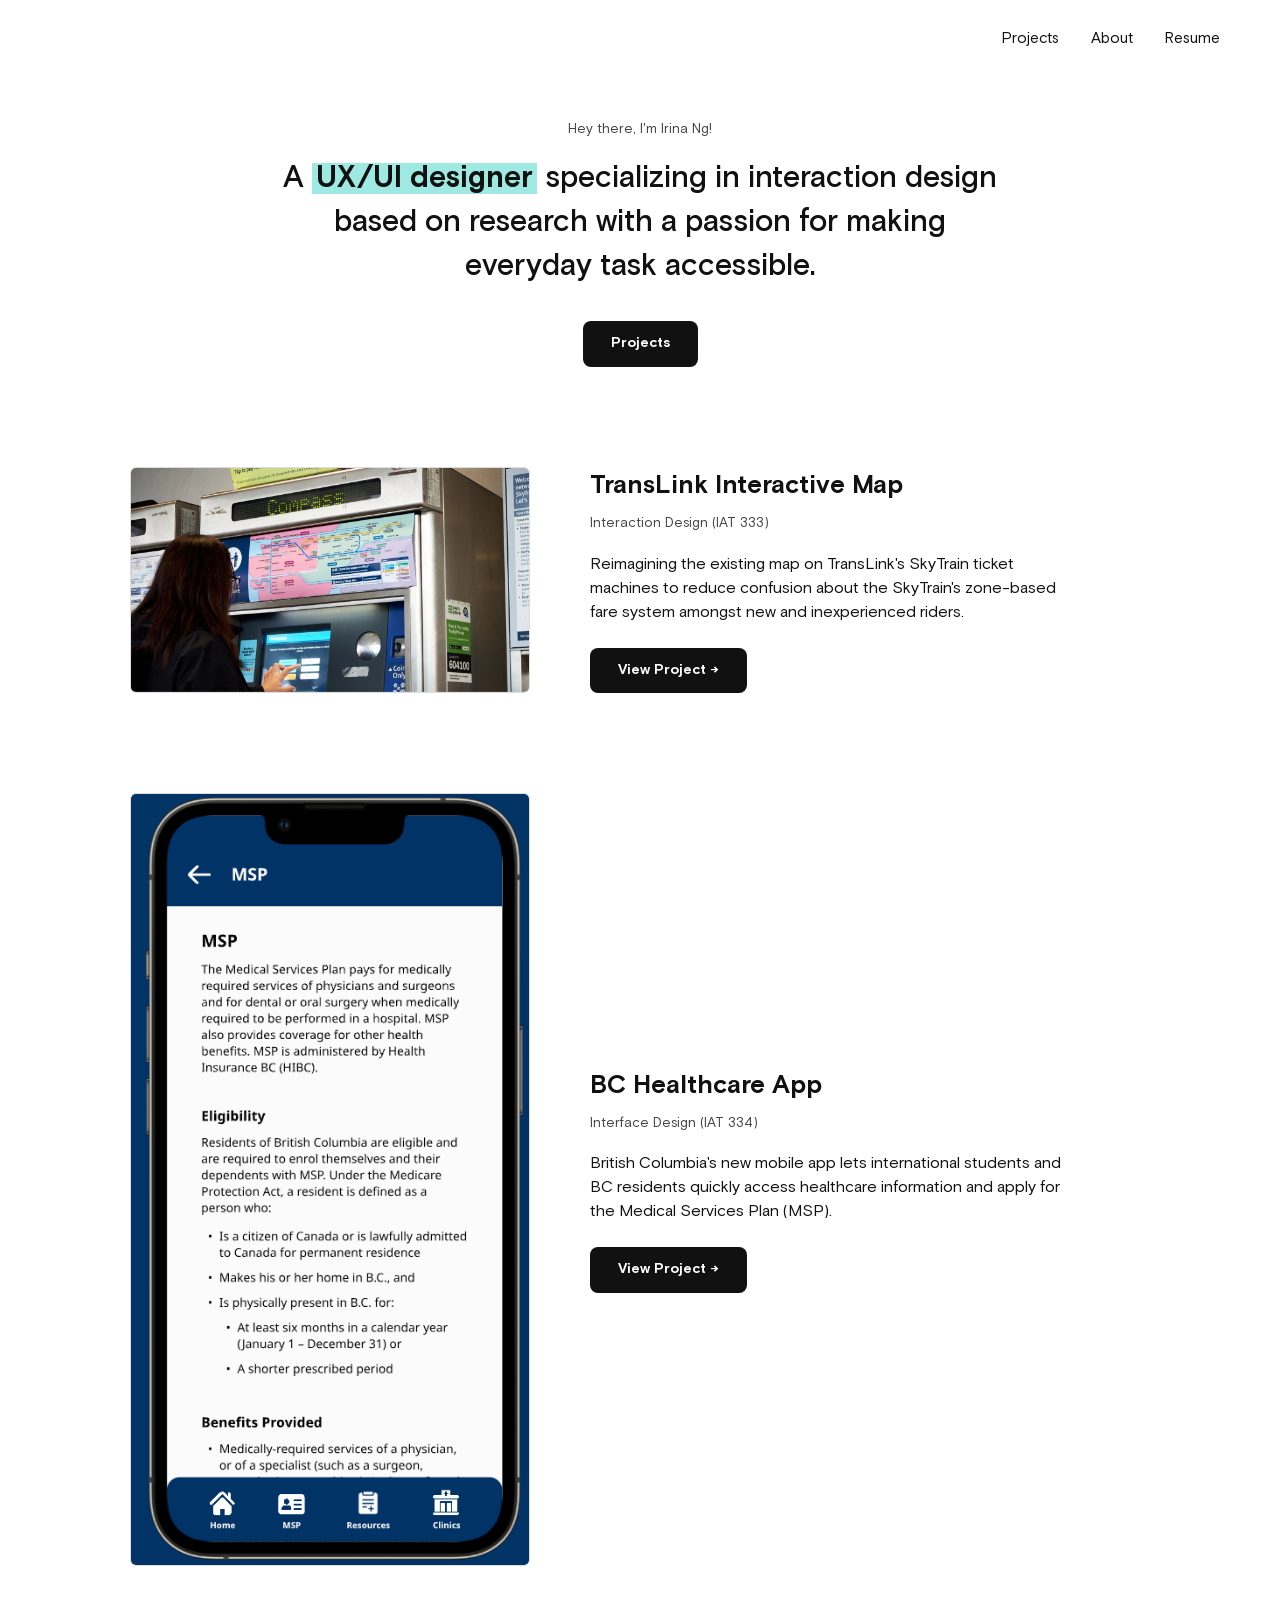
==== index.html @ a87e8c45 "fonts" ====
<!DOCTYPE html>
<html lang="en">
<head>
<meta charset="UTF-8">
<meta name="viewport" content="width=device-width, initial-scale=1.0">
<title>Irina Ng — Portfolio</title>
<link rel="preconnect" href="https://fonts.googleapis.com">
<link rel="preconnect" href="https://fonts.gstatic.com" crossorigin>
<link href="https://fonts.googleapis.com/css2?family=Quicksand:wght@500;600;700&family=Inter:wght@400;500;600&display=swap" rel="stylesheet">
<link rel="stylesheet" href="css/style.css">
</head>
<body>

<header class="site-header">
  <nav class="main-nav">
    <a href="#projects">Projects</a>
    <a href="#about">About</a>
    <a href="#resume">Resume</a>
  </nav>
</header>

<main>
  <section class="hero">
    <p class="hero-greeting">Hey there, I'm Irina Ng!</p>
    <h1 class="hero-title">
      A <span class="highlight">UX/UI designer</span> specializing
      in interaction design based on research with a
      passion for making everyday task accessible.
    </h1>
    <a href="#projects" class="btn">Projects</a>
  </section>

  <section id="projects" class="projects">
    <article class="project">
      <div class="project-image landscape">
        <img src="assets/images/translink-map.png" alt="TransLink Compass ticket machine with interactive map">
      </div>
      <div class="project-info">
        <h2>TransLink Interactive Map</h2>
        <p class="project-tag">Interaction Design (IAT 333)</p>
        <p class="project-desc">
          Reimagining the existing map on TransLink's SkyTrain ticket
          machines to reduce confusion about the SkyTrain's zone-based
          fare system amongst new and inexperienced riders.
        </p>
        <a href="#" class="btn">View Project →</a>
      </div>
    </article>

    <article class="project">
      <div class="project-image portrait">
        <img src="assets/images/bc-healthcare-app.png" alt="BC Healthcare App MSP screen on a phone mockup">
      </div>
      <div class="project-info">
        <h2>BC Healthcare App</h2>
        <p class="project-tag">Interface Design (IAT 334)</p>
        <p class="project-desc">
          British Columbia's new mobile app lets international students
          and BC residents quickly access healthcare information and
          apply for the Medical Services Plan (MSP).
        </p>
        <a href="#" class="btn">View Project →</a>
      </div>
    </article>
  </section>
</main>

</body>
</html>
---- css/style.css ----
@font-face {
  font-family: 'Basis Grotesque Arabic Pro';
  src: url('../assets/fonts/BasisGrotesqueArabicPro-Regular.ttf') format('truetype');
  font-weight: 400;
  font-style: normal;
}

@font-face {
  font-family: 'Basis Grotesque Arabic Pro';
  src: url('../assets/fonts/BasisGrotesqueArabicPro-Medium.ttf') format('truetype');
  font-weight: 500;
  font-style: normal;
}

@font-face {
  font-family: 'Basis Grotesque Arabic Pro';
  src: url('../assets/fonts/BasisGrotesqueArabicPro-Bold.ttf') format('truetype');
  font-weight: 700;
  font-style: normal;
}

:root {
  --highlight: #9fe9e3;
  --black: #111111;
  --text-muted: #444444;
  --max-width: 1140px;
  --font-main: 'Basis Grotesque Arabic Pro', 'Inter', sans-serif;
}

* {
  margin: 0;
  padding: 0;
  box-sizing: border-box;
}

body {
  font-family: var(--font-main);
  color: var(--black);
  line-height: 1.5;
}

a {
  text-decoration: none;
  color: inherit;
}

/* Header */
.site-header {
  display: flex;
  justify-content: flex-end;
  padding: 28px 60px;
}

.main-nav {
  display: flex;
  gap: 32px;
  font-size: 0.95rem;
}

.main-nav a {
  transition: opacity 0.2s ease;
}

.main-nav a:hover {
  opacity: 0.6;
}

/* Hero */
.hero {
  max-width: 760px;
  margin: 40px auto 100px;
  text-align: center;
  padding: 0 20px;
}

.hero-greeting {
  font-size: 0.85rem;
  color: var(--text-muted);
  margin-bottom: 18px;
}

.hero-title {
  font-family: var(--font-main);
  font-weight: 500;
  font-size: 1.9rem;
  line-height: 1.45;
  margin-bottom: 32px;
}

.highlight {
  background-color: var(--highlight);
  font-weight: 700;
  padding: 0 4px;
}

.btn {
  display: inline-block;
  background-color: var(--black);
  color: #fff;
  font-family: var(--font-main);
  font-weight: 600;
  font-size: 0.9rem;
  padding: 12px 28px;
  border-radius: 8px;
}

/* Projects */
.projects {
  max-width: var(--max-width);
  margin: 0 auto;
  padding: 0 60px 120px;
  display: flex;
  flex-direction: column;
  gap: 100px;
}

.project {
  display: grid;
  grid-template-columns: 400px 1fr;
  gap: 60px;
  align-items: center;
}

.project-image {
  border: 1px solid #ddd;
  border-radius: 6px;
  overflow: hidden;
}

.project-image img {
  display: block;
  width: 100%;
  height: auto;
}

.project-image.portrait {
  max-width: 400px;
}

.project-info h2 {
  font-family: var(--font-main);
  font-weight: 700;
  font-size: 1.6rem;
  margin-bottom: 8px;
}

.project-tag {
  font-size: 0.85rem;
  color: var(--text-muted);
  margin-bottom: 18px;
}

.project-desc {
  font-size: 1rem;
  color: var(--black);
  max-width: 480px;
  margin-bottom: 24px;
}

/* Responsive */
@media (max-width: 800px) {
  .site-header {
    padding: 20px 24px;
    justify-content: center;
  }

  .hero-title {
    font-size: 1.6rem;
  }

  .project {
    grid-template-columns: 1fr;
    gap: 24px;
    text-align: center;
  }

  .project-image,
  .project-image.portrait {
    max-width: 320px;
    margin: 0 auto;
  }

  .project-desc {
    margin: 0 auto 24px;
  }
}
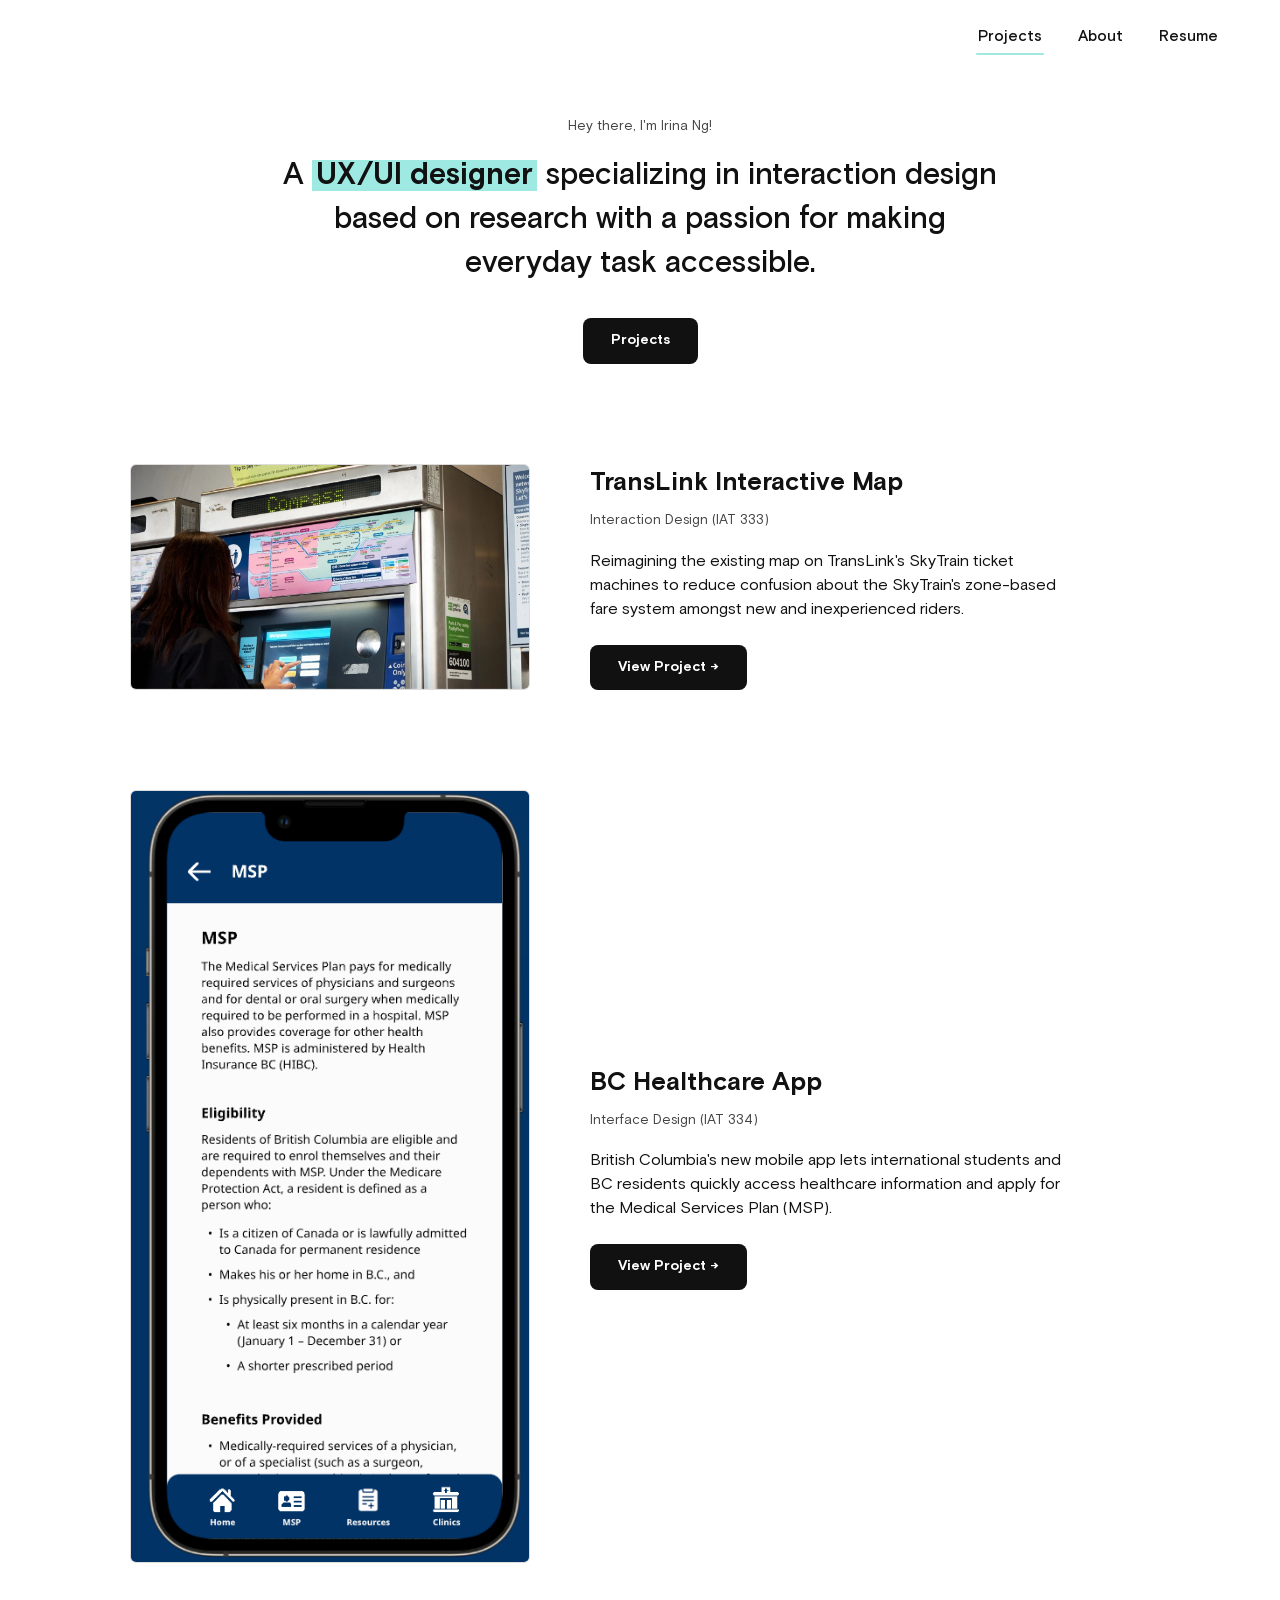
==== commit c2bf8005: "claude input" ====
--- a/index.html
+++ b/index.html
@@ -11,15 +11,17 @@
 </head>
 <body>
 
+<a class="skip-link" href="#main-content">Skip to content</a>
+
 <header class="site-header">
-  <nav class="main-nav">
-    <a href="#projects">Projects</a>
-    <a href="#about">About</a>
+  <nav class="main-nav" aria-label="Primary">
+    <a href="#projects" aria-current="page">Projects</a>
+    <a href="about.html">About</a>
     <a href="#resume">Resume</a>
   </nav>
 </header>
 
-<main>
+<main id="main-content">
   <section class="hero">
     <p class="hero-greeting">Hey there, I'm Irina Ng!</p>
     <h1 class="hero-title">
@@ -43,7 +45,7 @@
           machines to reduce confusion about the SkyTrain's zone-based
           fare system amongst new and inexperienced riders.
         </p>
-        <a href="#" class="btn">View Project →</a>
+        <a href="translink-interactive-map.html" class="btn">View Project →</a>
       </div>
     </article>
 
@@ -65,5 +67,12 @@
   </section>
 </main>
 
+<script>
+  const header = document.querySelector('.site-header');
+  const onScroll = () => header.classList.toggle('is-scrolled', window.scrollY > 8);
+  document.addEventListener('scroll', onScroll, { passive: true });
+  onScroll();
+</script>
+
 </body>
 </html>
--- a/css/style.css
+++ b/css/style.css
@@ -44,11 +44,44 @@
   color: inherit;
 }
 
+/* Skip link */
+.skip-link {
+  position: absolute;
+  left: 16px;
+  top: -60px;
+  background: var(--black);
+  color: #fff;
+  padding: 10px 18px;
+  border-radius: 6px;
+  font-size: 0.9rem;
+  font-weight: 600;
+  z-index: 1000;
+  transition: top 0.2s ease;
+}
+
+.skip-link:focus {
+  top: 16px;
+}
+
 /* Header */
 .site-header {
+  position: sticky;
+  top: 0;
+  z-index: 100;
   display: flex;
   justify-content: flex-end;
-  padding: 28px 60px;
+  align-items: center;
+  padding: 22px 60px;
+  background: rgba(255, 255, 255, 0.75);
+  backdrop-filter: blur(10px);
+  -webkit-backdrop-filter: blur(10px);
+  border-bottom: 1px solid transparent;
+  transition: border-color 0.25s ease, box-shadow 0.25s ease;
+}
+
+.site-header.is-scrolled {
+  border-bottom-color: rgba(17, 17, 17, 0.08);
+  box-shadow: 0 4px 16px rgba(0, 0, 0, 0.04);
 }
 
 .main-nav {
@@ -58,11 +91,49 @@
 }
 
 .main-nav a {
-  transition: opacity 0.2s ease;
+  position: relative;
+  padding: 4px 2px;
+  font-weight: 500;
+  transition: color 0.2s ease;
+}
+
+.main-nav a::after {
+  content: "";
+  position: absolute;
+  left: 0;
+  bottom: -2px;
+  width: 0;
+  height: 2px;
+  background-color: var(--highlight);
+  border-radius: 2px;
+  transition: width 0.25s ease;
 }
 
 .main-nav a:hover {
-  opacity: 0.6;
+  color: var(--black);
+}
+
+.main-nav a:hover::after,
+.main-nav a:focus-visible::after,
+.main-nav a[aria-current="page"]::after {
+  width: 100%;
+}
+
+.main-nav a:focus-visible,
+.skip-link:focus-visible,
+.btn:focus-visible {
+  outline: 2px solid #111;
+  outline-offset: 3px;
+  border-radius: 4px;
+}
+
+@media (prefers-reduced-motion: reduce) {
+  .main-nav a,
+  .main-nav a::after,
+  .site-header,
+  .skip-link {
+    transition: none;
+  }
 }
 
 /* Hero */
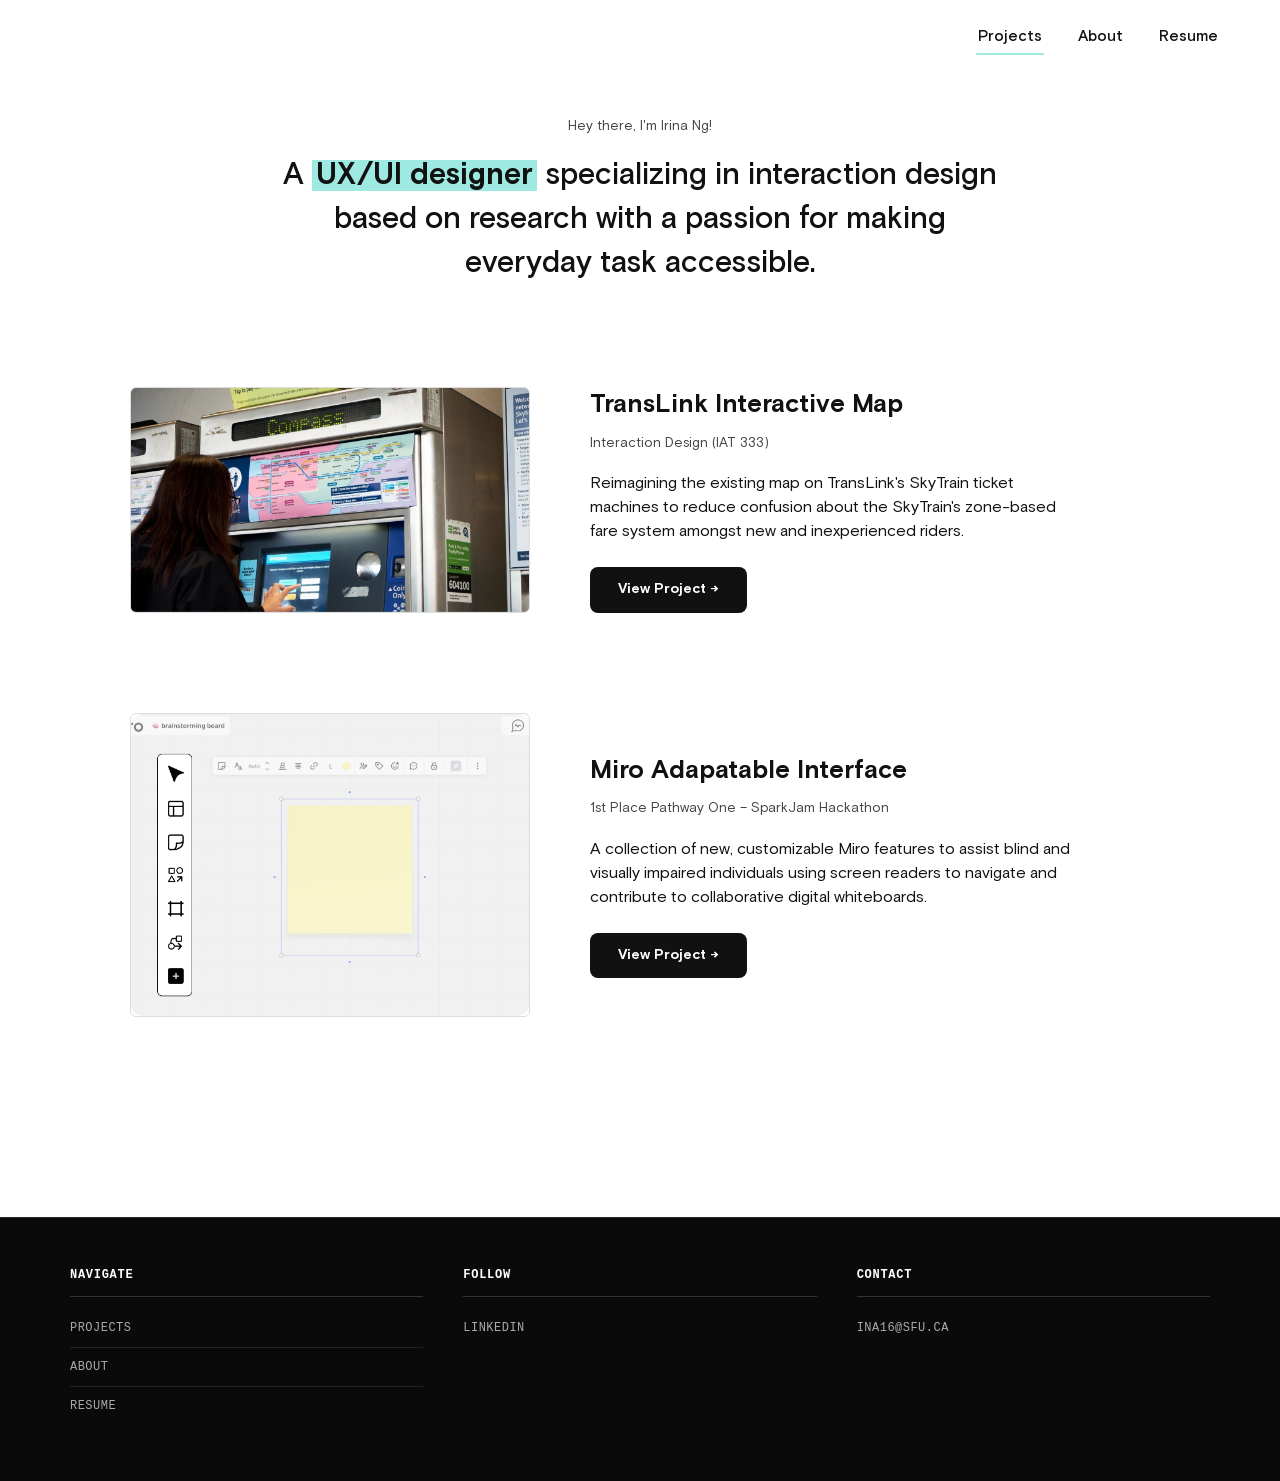
==== commit d1560bf7: "." ====
--- a/index.html
+++ b/index.html
@@ -8,6 +8,7 @@
 <link rel="preconnect" href="https://fonts.gstatic.com" crossorigin>
 <link href="https://fonts.googleapis.com/css2?family=Quicksand:wght@500;600;700&family=Inter:wght@400;500;600&display=swap" rel="stylesheet">
 <link rel="stylesheet" href="css/style.css">
+<link rel="stylesheet" href="css/footer.css">
 </head>
 <body>
 
@@ -17,7 +18,7 @@
   <nav class="main-nav" aria-label="Primary">
     <a href="#projects" aria-current="page">Projects</a>
     <a href="about.html">About</a>
-    <a href="#resume">Resume</a>
+    <a href="assets/files/Irina-Ng-Resume.pdf" target="_blank" rel="noopener">Resume</a>
   </nav>
 </header>
 
@@ -29,7 +30,6 @@
       in interaction design based on research with a
       passion for making everyday task accessible.
     </h1>
-    <a href="#projects" class="btn">Projects</a>
   </section>
 
   <section id="projects" class="projects">
@@ -51,21 +51,46 @@
 
     <article class="project">
       <div class="project-image portrait">
-        <img src="assets/images/bc-healthcare-app.png" alt="BC Healthcare App MSP screen on a phone mockup">
+        <img src="assets/images/miro-interface.png" alt="Miro whiteboard interface with a customizable sticky note toolbar">
       </div>
       <div class="project-info">
-        <h2>BC Healthcare App</h2>
-        <p class="project-tag">Interface Design (IAT 334)</p>
+        <h2>Miro Adapatable Interface</h2>
+        <p class="project-tag">1st Place Pathway One – SparkJam Hackathon</p>
         <p class="project-desc">
-          British Columbia's new mobile app lets international students
-          and BC residents quickly access healthcare information and
-          apply for the Medical Services Plan (MSP).
+          A collection of new, customizable Miro features to assist blind
+          and visually impaired individuals using screen readers to
+          navigate and contribute to collaborative digital whiteboards.
         </p>
-        <a href="#" class="btn">View Project →</a>
+        <a href="miro-adaptive-interface.html" class="btn">View Project →</a>
       </div>
     </article>
   </section>
 </main>
+
+<footer class="site-footer">
+  <div class="footer-grid">
+    <div class="footer-col">
+      <h3>Navigate</h3>
+      <ul>
+        <li><a href="#projects">Projects</a></li>
+        <li><a href="about.html">About</a></li>
+        <li><a href="assets/files/Irina-Ng-Resume.pdf" target="_blank" rel="noopener">Resume</a></li>
+      </ul>
+    </div>
+    <div class="footer-col">
+      <h3>Follow</h3>
+      <ul>
+        <li><a href="https://www.linkedin.com/in/irina-ng/" target="_blank" rel="noopener">LinkedIn</a></li>
+      </ul>
+    </div>
+    <div class="footer-col">
+      <h3>Contact</h3>
+      <ul>
+        <li><a href="mailto:ina16@sfu.ca">ina16@sfu.ca</a></li>
+      </ul>
+    </div>
+  </div>
+</footer>
 
 <script>
   const header = document.querySelector('.site-header');
--- a/css/style.css
+++ b/css/style.css
@@ -173,6 +173,25 @@
   font-size: 0.9rem;
   padding: 12px 28px;
   border-radius: 8px;
+  transition: transform 0.2s ease, box-shadow 0.2s ease, background-color 0.2s ease;
+}
+
+.btn:hover,
+.btn:focus-visible {
+  background-color: #2a2a2a;
+  transform: translateY(-2px);
+  box-shadow: 0 6px 16px rgba(0, 0, 0, 0.18);
+}
+
+.btn:active {
+  transform: translateY(0);
+  box-shadow: 0 2px 6px rgba(0, 0, 0, 0.15);
+}
+
+@media (prefers-reduced-motion: reduce) {
+  .btn {
+    transition: none;
+  }
 }
 
 /* Projects */
--- a/css/footer.css
+++ b/css/footer.css
@@ -0,0 +1,65 @@
+.site-footer {
+  background: #0a0a0a;
+  color: #fff;
+  padding: 48px 60px 56px;
+  border-top: 1px solid #2a2a2a;
+  margin-top: 80px;
+}
+
+.footer-grid {
+  display: grid;
+  grid-template-columns: repeat(3, 1fr);
+  gap: 40px;
+  max-width: var(--max-width);
+  margin: 0 auto;
+}
+
+.footer-col h3 {
+  font-family: 'Courier New', monospace;
+  font-size: 0.75rem;
+  font-weight: 700;
+  letter-spacing: 0.06em;
+  text-transform: uppercase;
+  padding-bottom: 12px;
+  border-bottom: 1px solid #333;
+  margin-bottom: 12px;
+}
+
+.footer-col ul {
+  list-style: none;
+}
+
+.footer-col li {
+  border-bottom: 1px solid #222;
+}
+
+.footer-col li:last-child {
+  border-bottom: none;
+}
+
+.footer-col a {
+  display: block;
+  font-family: 'Courier New', monospace;
+  font-size: 0.75rem;
+  letter-spacing: 0.04em;
+  text-transform: uppercase;
+  color: #aaa;
+  padding: 10px 0;
+  transition: color 0.2s ease;
+}
+
+.footer-col a:hover,
+.footer-col a:focus-visible {
+  color: #fff;
+}
+
+@media (max-width: 800px) {
+  .site-footer {
+    padding: 40px 24px 48px;
+  }
+
+  .footer-grid {
+    grid-template-columns: 1fr;
+    gap: 32px;
+  }
+}
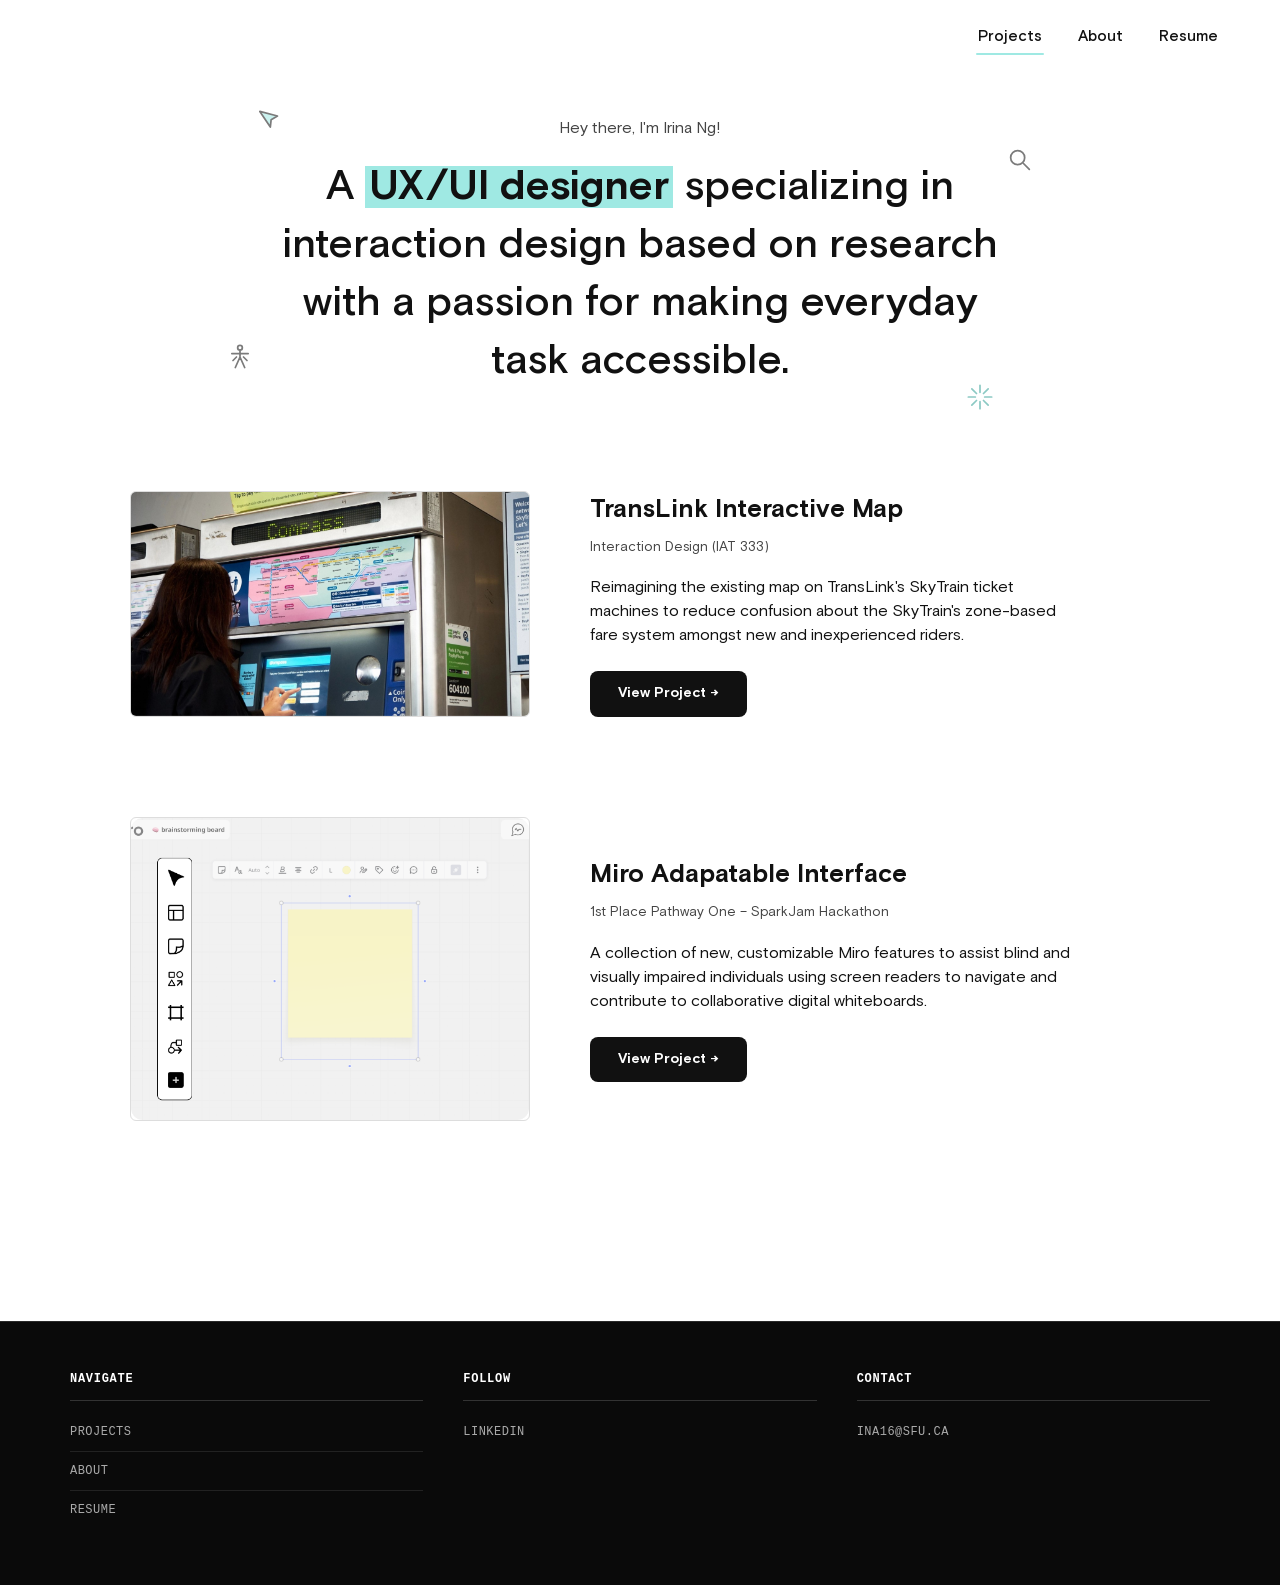
==== commit 7d6bd6ea: "." ====
--- a/index.html
+++ b/index.html
@@ -24,6 +24,21 @@
 
 <main id="main-content">
   <section class="hero">
+    <svg class="hero-icon hero-icon--cursor" viewBox="0 0 24 24" aria-hidden="true">
+      <path d="M5 3l14 7-6 2-2 6-6-15z"/>
+    </svg>
+    <svg class="hero-icon hero-icon--search" viewBox="0 0 24 24" aria-hidden="true">
+      <circle cx="10" cy="10" r="6"/>
+      <line x1="15" y1="15" x2="20" y2="20"/>
+    </svg>
+    <svg class="hero-icon hero-icon--access" viewBox="0 0 24 24" aria-hidden="true">
+      <circle cx="12" cy="4" r="2"/>
+      <path d="M5 9h14M12 6v6M8 21l4-9 4 9M9 12l-3 3M15 12l3 3"/>
+    </svg>
+    <svg class="hero-icon hero-icon--spark" viewBox="0 0 24 24" aria-hidden="true">
+      <path d="M12 2v6M12 16v6M2 12h6M16 12h6M5 5l4 4M15 15l4 4M5 19l4-4M15 9l4-4"/>
+    </svg>
+
     <p class="hero-greeting">Hey there, I'm Irina Ng!</p>
     <h1 class="hero-title">
       A <span class="highlight">UX/UI designer</span> specializing
--- a/css/style.css
+++ b/css/style.css
@@ -138,14 +138,58 @@
 
 /* Hero */
 .hero {
-  max-width: 760px;
+  position: relative;
+  width: 60%;
+  max-width: 1000px;
   margin: 40px auto 100px;
   text-align: center;
   padding: 0 20px;
 }
 
+.hero-icon {
+  position: absolute;
+  width: 28px;
+  height: 28px;
+  fill: none;
+  stroke: var(--black);
+  stroke-width: 1.5;
+  stroke-linecap: round;
+  stroke-linejoin: round;
+  opacity: 0.55;
+}
+
+.hero-icon--cursor {
+  top: -10px;
+  left: 0;
+  transform: rotate(-12deg);
+  fill: var(--highlight);
+  stroke: var(--black);
+}
+
+.hero-icon--search {
+  top: 30px;
+  right: -10px;
+}
+
+.hero-icon--access {
+  bottom: 20px;
+  left: -30px;
+}
+
+.hero-icon--spark {
+  bottom: -20px;
+  right: 30px;
+  stroke: #2f9e94;
+}
+
+@media (max-width: 800px) {
+  .hero-icon {
+    display: none;
+  }
+}
+
 .hero-greeting {
-  font-size: 0.85rem;
+  font-size: 1rem;
   color: var(--text-muted);
   margin-bottom: 18px;
 }
@@ -153,8 +197,8 @@
 .hero-title {
   font-family: var(--font-main);
   font-weight: 500;
-  font-size: 1.9rem;
-  line-height: 1.45;
+  font-size: 2.6rem;
+  line-height: 1.4;
   margin-bottom: 32px;
 }
 
@@ -254,6 +298,10 @@
     justify-content: center;
   }
 
+  .hero {
+    width: 100%;
+  }
+
   .hero-title {
     font-size: 1.6rem;
   }
